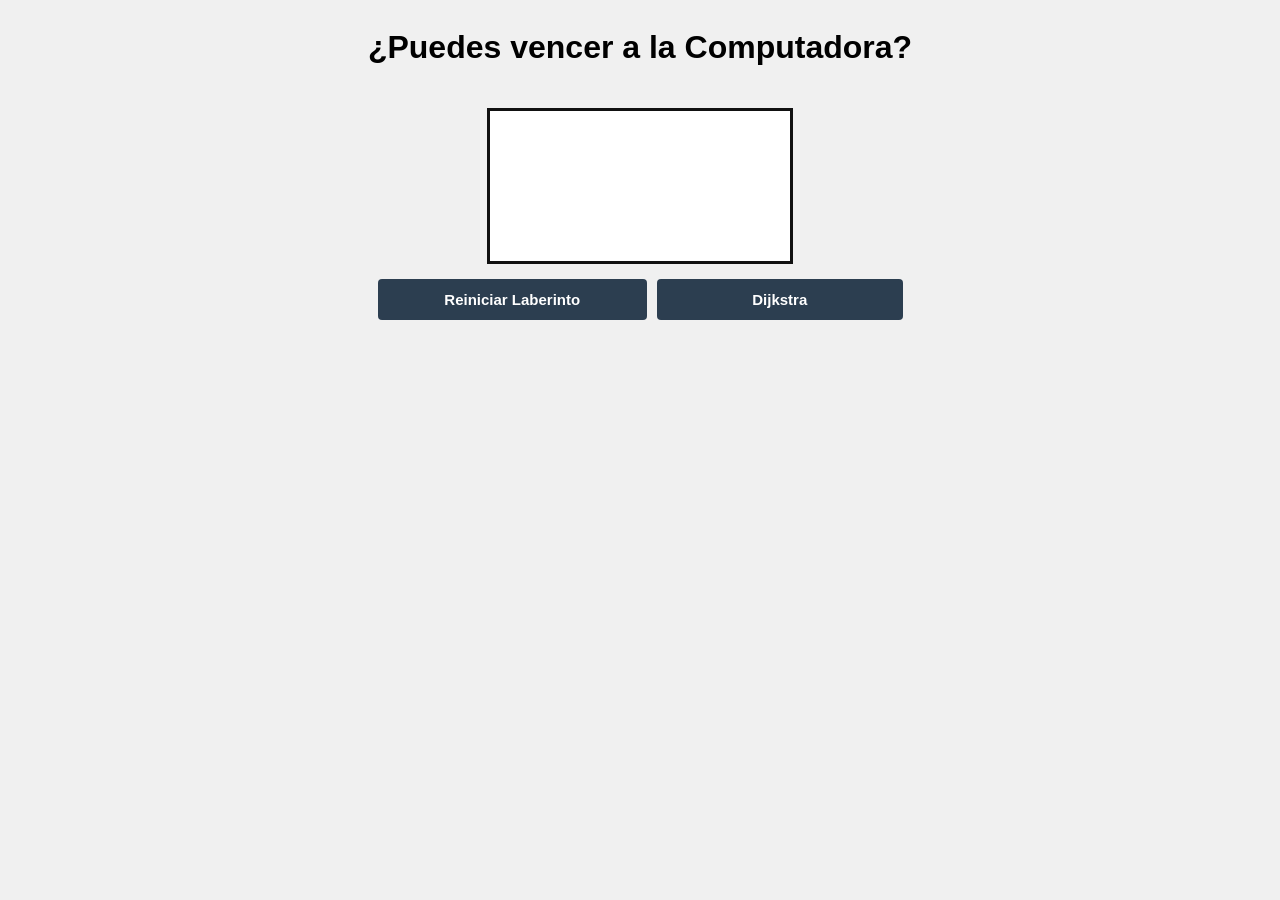
==== templates/laberinto.html @ cd882ff5 "Se agregan los archivos html del laberinto" ====
<!DOCTYPE html>
<html lang="es">
<head>
  <meta charset="UTF-8">
  <title>Laberinto con Canvas</title>
  <style>
    body {
      display: flex;
      flex-direction: column;
      align-items: center;
      background-color: #f0f0f0;
      font-family: sans-serif;
    }
    canvas {
      border: 3px solid #111;
      background-color: #fff;
      margin-top: 20px;
    }

    /* Estructura para dividir los botones en 50% y 50% */
    .contenedor-botones {
      display: flex;
      width: 525px; /* Mismo ancho del canvas */
      gap: 10px;
      margin-top: 15px;
    }

    .contenedor-botones button {
      flex: 1; /* Ocupa la mitad exacta cada uno */
      padding: 12px;
      font-size: 15px;
      font-weight: bold;
      cursor: pointer;
      background-color: #2c3e50;
      color: white;
      border: none;
      border-radius: 4px;
    }

    .contenedor-botones button:hover {
      background-color: #34495e;
    }
  </style>
</head>
<body>

  <h1>¿Puedes vencer a la Computadora?</h1>
  <canvas id="canvasLaberinto"></canvas>

  <div class="contenedor-botones">
    <button id="reinicio" type="button" onclick="reiniciar()">Reiniciar Laberinto</button>

    <a href="dijkstra.html" style="flex: 1;">
      <button id="solucion" type="button" style="width: 100%;">Dijkstra</button>
    </a>
  </div>

  <!-- Cargas el módulo de JavaScript al final del body -->
  <script src="./laberinto.js"></script>
</body>
</html>
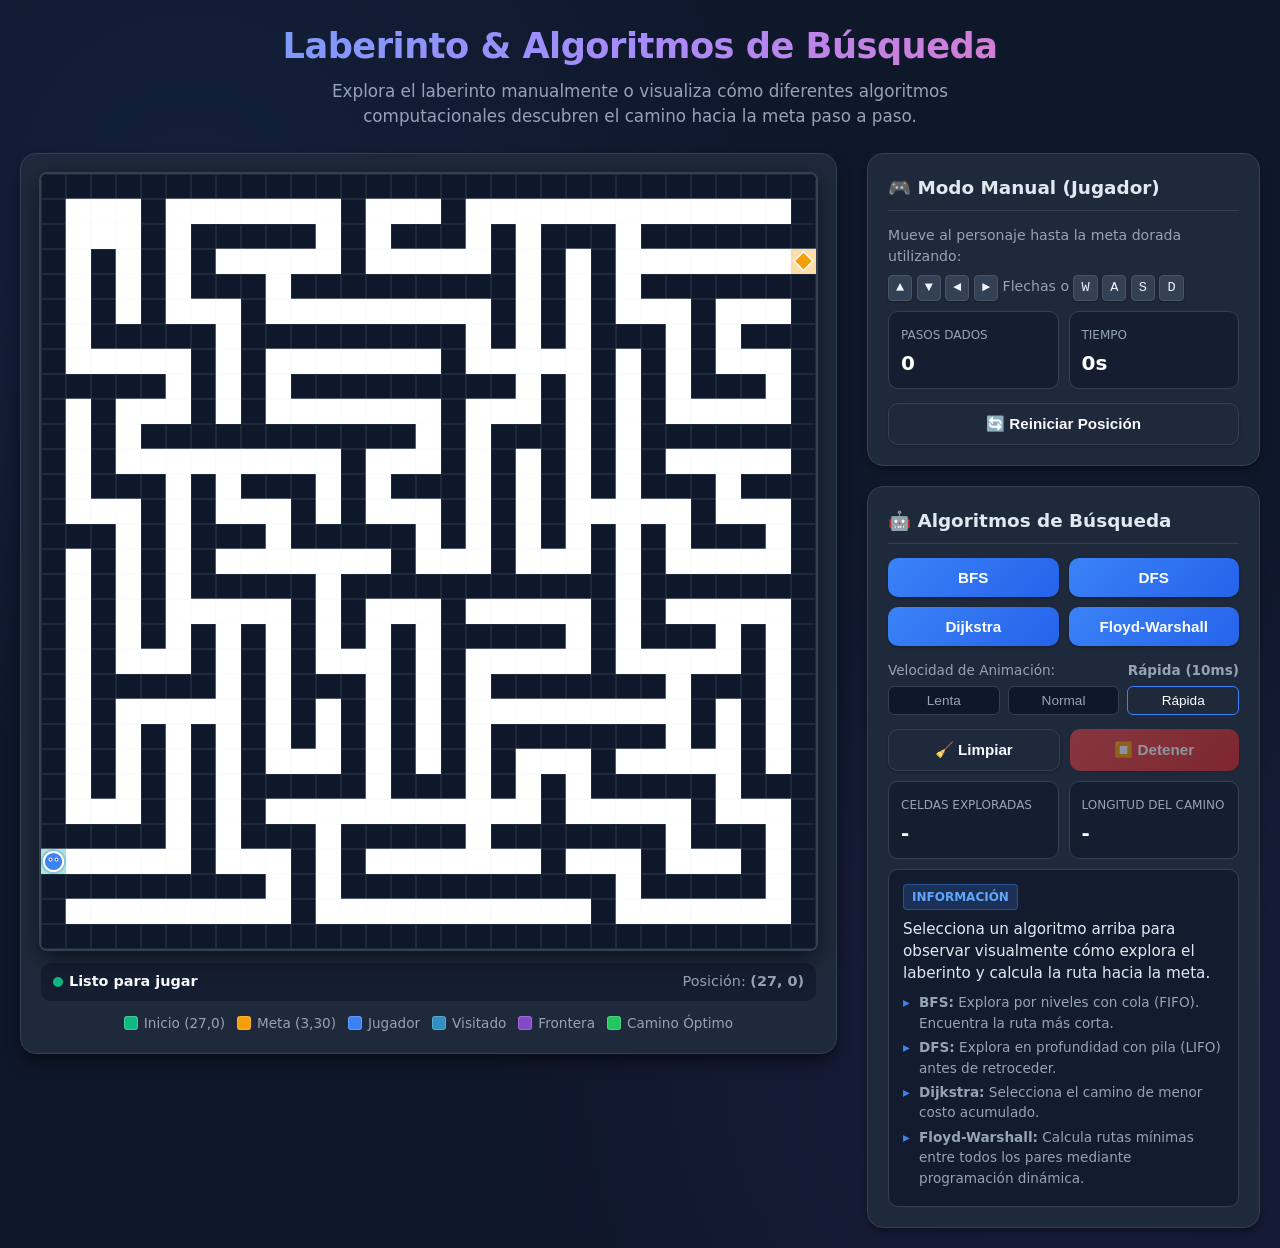
==== commit 200f4350: "version 1" ====
--- a/templates/laberinto.html
+++ b/templates/laberinto.html
@@ -1,61 +1,14 @@
-<!DOCTYPE html>
-<html lang="es">
-<head>
-  <meta charset="UTF-8">
-  <title>Laberinto con Canvas</title>
-  <style>
-    body {
-      display: flex;
-      flex-direction: column;
-      align-items: center;
-      background-color: #f0f0f0;
-      font-family: sans-serif;
-    }
-    canvas {
-      border: 3px solid #111;
-      background-color: #fff;
-      margin-top: 20px;
-    }
-
-    /* Estructura para dividir los botones en 50% y 50% */
-    .contenedor-botones {
-      display: flex;
-      width: 525px; /* Mismo ancho del canvas */
-      gap: 10px;
-      margin-top: 15px;
-    }
-
-    .contenedor-botones button {
-      flex: 1; /* Ocupa la mitad exacta cada uno */
-      padding: 12px;
-      font-size: 15px;
-      font-weight: bold;
-      cursor: pointer;
-      background-color: #2c3e50;
-      color: white;
-      border: none;
-      border-radius: 4px;
-    }
-
-    .contenedor-botones button:hover {
-      background-color: #34495e;
-    }
-  </style>
-</head>
-<body>
-
-  <h1>¿Puedes vencer a la Computadora?</h1>
-  <canvas id="canvasLaberinto"></canvas>
-
-  <div class="contenedor-botones">
-    <button id="reinicio" type="button" onclick="reiniciar()">Reiniciar Laberinto</button>
-
-    <a href="dijkstra.html" style="flex: 1;">
-      <button id="solucion" type="button" style="width: 100%;">Dijkstra</button>
-    </a>
-  </div>
-
-  <!-- Cargas el módulo de JavaScript al final del body -->
-  <script src="./laberinto.js"></script>
-</body>
+<!DOCTYPE html>
+<html lang="es">
+<head>
+  <meta charset="UTF-8">
+  <meta http-equiv="refresh" content="0; url=../index.html">
+  <title>Redirigiendo a Laberinto Interactivo...</title>
+  <script>
+    window.location.href = "../index.html";
+  </script>
+</head>
+<body>
+  <p>Redirigiendo al laberinto principal... <a href="../index.html">Haz clic aquí si no redirige automáticamente</a>.</p>
+</body>
 </html>
